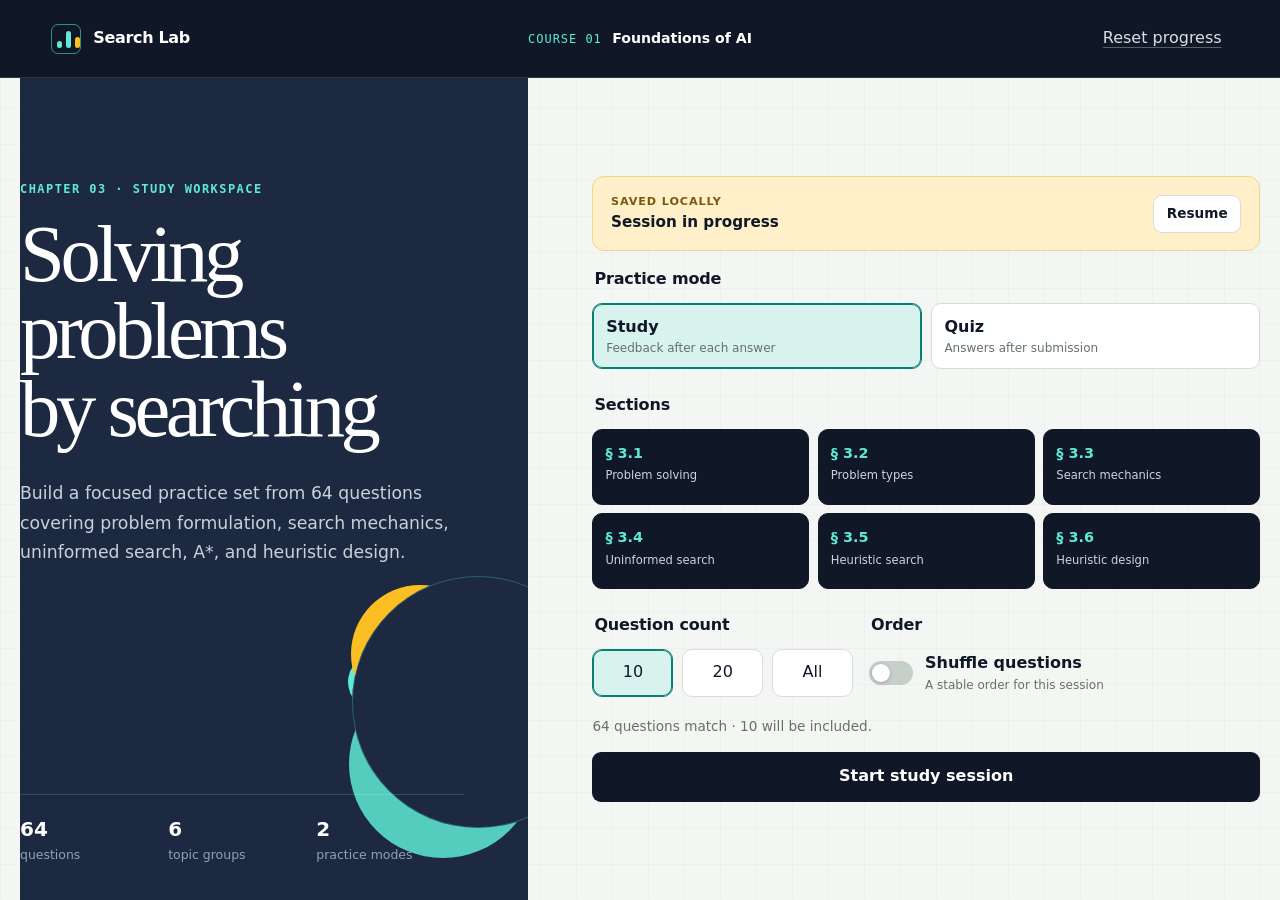
==== 01-foundations-of-ai/index.html @ b5b21f67 "feat: config and first test for FAI-course" ====
<!doctype html>
<html lang="en">
<head>
  <meta charset="utf-8">
  <meta name="viewport" content="width=device-width, initial-scale=1">
  <meta name="description" content="A 64-question local study quiz for Chapter 3: Solving Problems by Searching.">
  <meta name="theme-color" content="#101827">
  <title>Search Lab · Foundations of AI</title>
  <link rel="icon" type="image/svg+xml" href="data:image/svg+xml,%3Csvg xmlns='http://www.w3.org/2000/svg' viewBox='0 0 64 64'%3E%3Crect width='64' height='64' rx='14' fill='%23101827'/%3E%3Cpath d='M17 17h15v12h15v18H32V35H17z' fill='none' stroke='%235eead4' stroke-width='6' stroke-linejoin='round'/%3E%3Ccircle cx='47' cy='47' r='5' fill='%23fbbf24'/%3E%3C/svg%3E">
  <link rel="stylesheet" href="styles.css">
  <script defer src="question-data.js"></script>
  <script defer src="app.js"></script>
</head>
<body>
  <a class="skip-link" href="#main-content">Skip to quiz content</a>
  <header class="site-header">
    <a class="brand" href="./" aria-label="Search Lab home"><span class="brand-mark" aria-hidden="true"><i></i><i></i><i></i></span><span>Search Lab</span></a>
    <div class="course-label"><span>Course 01</span><strong>Foundations of AI</strong></div>
    <button class="text-button" id="reset-button" type="button">Reset progress</button>
  </header>
  <main id="main-content">
    <section class="setup-view view" id="setup-view" aria-labelledby="setup-title">
      <div class="setup-intro">
        <p class="eyebrow">Chapter 03 · Study workspace</p>
        <h1 id="setup-title">Solving problems<br>by searching</h1>
        <p class="lede">Build a focused practice set from 64 questions covering problem formulation, search mechanics, uninformed search, A*, and heuristic design.</p>
        <div class="scope-strip" aria-label="Quiz scope"><span><strong>64</strong> questions</span><span><strong>6</strong> topic groups</span><span><strong>2</strong> practice modes</span></div>
      </div>
      <div class="setup-panel">
        <div class="resume-card" id="resume-card" hidden>
          <div><span class="resume-kicker">Saved locally</span><strong id="resume-title">Session in progress</strong><span id="resume-detail"></span></div>
          <button class="button secondary compact" id="resume-button" type="button">Resume</button>
        </div>
        <form id="setup-form">
          <fieldset class="control-group">
            <legend>Practice mode</legend>
            <div class="segmented two-up">
              <label><input type="radio" name="mode" value="study" checked><span><strong>Study</strong><small>Feedback after each answer</small></span></label>
              <label><input type="radio" name="mode" value="quiz"><span><strong>Quiz</strong><small>Answers after submission</small></span></label>
            </div>
          </fieldset>
          <fieldset class="control-group">
            <legend>Sections</legend>
            <div class="filter-actions"><button class="mini-action" id="select-all" type="button">Select all</button><button class="mini-action" id="clear-all" type="button">Clear</button></div>
            <div class="topic-grid" id="topic-filters"></div>
          </fieldset>
          <div class="setup-row">
            <fieldset class="control-group">
              <legend>Question count</legend>
              <div class="segmented count-options">
                <label><input type="radio" name="count" value="10" checked><span>10</span></label>
                <label><input type="radio" name="count" value="20"><span>20</span></label>
                <label><input type="radio" name="count" value="all"><span>All</span></label>
              </div>
            </fieldset>
            <fieldset class="control-group">
              <legend>Order</legend>
              <label class="switch-row"><input id="shuffle-input" type="checkbox"><span class="switch" aria-hidden="true"></span><span><strong>Shuffle questions</strong><small>A stable order for this session</small></span></label>
            </fieldset>
          </div>
          <p class="form-note" id="match-note" role="status"></p>
          <button class="button primary full" id="start-button" type="submit">Start study session</button>
        </form>
      </div>
    </section>
    <section class="session-view view" id="session-view" hidden aria-label="Active quiz session">
      <aside class="session-rail">
        <div class="rail-heading"><div><p class="eyebrow" id="session-mode">Study mode</p><h2>Chapter 03</h2></div><span class="seed-label" id="seed-label"></span></div>
        <div class="progress-copy"><span id="progress-label">0 of 10 answered</span><strong id="progress-percent">0%</strong></div>
        <div class="progress-track" aria-hidden="true"><span id="progress-bar"></span></div>
        <nav class="question-map" id="question-map" aria-label="Question navigation"></nav>
        <div class="map-legend" aria-label="Question status legend"><span><i class="dot current"></i>Current</span><span><i class="dot answered"></i>Answered</span><span><i class="dot flagged"></i>Flagged</span></div>
      </aside>
      <div class="question-stage">
        <div class="mobile-progress"><span id="mobile-index">Question 1 of 10</span><div class="progress-track" aria-hidden="true"><span id="mobile-progress-bar"></span></div></div>
        <article class="question-card" id="question-card" tabindex="-1">
          <div class="question-topline"><div class="question-meta" id="question-meta"></div><button class="flag-button" id="flag-button" type="button" aria-pressed="false"><span aria-hidden="true">◇</span> Flag for review</button></div>
          <p class="question-position" id="question-position"></p>
          <h2 class="question-prompt" id="question-prompt"></h2>
          <form id="answer-form" novalidate><div id="answer-control"></div><p class="input-message" id="input-message" role="alert" hidden></p><div class="answer-actions" id="answer-actions"></div></form>
          <section class="feedback-panel" id="feedback-panel" hidden aria-live="polite"></section>
        </article>
        <div class="session-actions"><button class="button secondary" id="previous-button" type="button">Previous</button><button class="button secondary" id="next-button" type="button">Next</button><button class="button primary submit-session" id="submit-session-button" type="button">Finish session</button></div>
      </div>
    </section>
    <section class="results-view view" id="results-view" hidden aria-labelledby="results-title">
      <div class="results-header"><div><p class="eyebrow">Session complete</p><h1 id="results-title">Your search report</h1><p id="results-subtitle"></p></div><button class="button secondary" id="new-session-button" type="button">New session</button></div>
      <section class="prior-result" id="prior-result" hidden aria-labelledby="prior-title"><span>Original attempt</span><strong id="prior-title"></strong><p id="prior-detail"></p></section>
      <div class="score-grid">
        <section class="score-card machine-card" aria-labelledby="machine-title"><p class="score-kicker">Automatically graded</p><div class="score-main"><strong id="machine-score">0/0</strong><span id="machine-percent">—</span></div><h2 id="machine-title">Choice & numeric</h2><p id="machine-detail"></p></section>
        <section class="score-card self-card" aria-labelledby="self-title"><p class="score-kicker">Self-assessed</p><div class="assessment-totals" id="assessment-totals"></div><h2 id="self-title">Written reasoning</h2><p id="self-detail"></p></section>
      </div>
      <div class="retry-bar"><div><strong>Keep practicing</strong><span>Retry sets keep this result as the original attempt.</span></div><div><button class="button secondary" id="retry-missed-button" type="button">Retry missed</button><button class="button secondary" id="retry-flagged-button" type="button">Retry flagged</button></div></div>
      <div class="topic-results" id="topic-results"></div>
    </section>
  </main>
  <div class="notice" id="notice" role="status" aria-live="polite" hidden></div>
  <dialog class="confirm-dialog" id="reset-dialog">
    <form method="dialog"><p class="eyebrow">Local progress</p><h2>Reset saved progress?</h2><p>This removes the current session, answers, flags, and assessments from this browser. The question bank stays unchanged.</p><div class="dialog-actions"><button class="button secondary" value="cancel">Keep progress</button><button class="button danger" id="confirm-reset" value="reset">Reset everything</button></div></form>
  </dialog>
</body>
</html>
---- 01-foundations-of-ai/styles.css ----
:root{--ink:#101827;--ink-2:#1c2940;--paper:#f4f6f4;--surface:#fff;--line:#d7ddd9;--muted:#657169;--teal:#087f75;--teal-soft:#d8f2ed;--cyan:#5eead4;--amber:#d88b11;--amber-soft:#fff0c9;--red:#b64242;--red-soft:#fee7e2;--blue-soft:#e6edf8;--shadow:0 18px 60px rgba(16,24,39,.09);--radius:18px}
*{box-sizing:border-box}html{color-scheme:light;scroll-behavior:smooth}body{margin:0;min-width:320px;min-height:100vh;color:var(--ink);background:linear-gradient(90deg,rgba(16,24,39,.025) 1px,transparent 1px) 0 0/36px 36px,linear-gradient(rgba(16,24,39,.025) 1px,transparent 1px) 0 0/36px 36px,var(--paper);font-family:Inter,ui-sans-serif,system-ui,-apple-system,BlinkMacSystemFont,"Segoe UI",sans-serif;font-size:1rem;line-height:1.55}button,input,textarea{font:inherit}button{cursor:pointer}button:disabled{cursor:not-allowed;opacity:.48}:focus-visible{outline:3px solid #0e7490;outline-offset:3px}.skip-link{position:fixed;left:1rem;top:1rem;z-index:100;transform:translateY(-160%);padding:.7rem 1rem;color:#fff;background:var(--ink);border-radius:8px}.skip-link:focus{transform:none}
.site-header{min-height:78px;padding:0 4vw;display:grid;grid-template-columns:1fr auto 1fr;align-items:center;gap:1rem;color:#fff;background:var(--ink);border-bottom:1px solid rgba(255,255,255,.12)}.brand{display:inline-flex;align-items:center;gap:.75rem;width:max-content;color:#fff;text-decoration:none;font-weight:780;letter-spacing:-.02em}.brand-mark{display:grid;grid-template-columns:repeat(3,5px);align-items:end;gap:4px;width:30px;height:30px;padding:5px;border:1px solid rgba(94,234,212,.55);border-radius:7px}.brand-mark i{display:block;width:5px;background:var(--cyan);border-radius:3px}.brand-mark i:nth-child(1){height:7px}.brand-mark i:nth-child(2){height:17px}.brand-mark i:nth-child(3){height:11px;background:#fbbf24}.course-label{display:flex;align-items:baseline;gap:.65rem;font-size:.88rem}.course-label span{color:var(--cyan);font-family:ui-monospace,SFMono-Regular,Menlo,monospace;font-size:.75rem;letter-spacing:.08em;text-transform:uppercase}.text-button{justify-self:end;padding:.45rem;color:#d7e0e5;background:transparent;border:0;text-decoration:underline;text-decoration-color:rgba(255,255,255,.3);text-underline-offset:4px}.view[hidden]{display:none!important}
.setup-view{display:grid;grid-template-columns:minmax(280px,.82fr) minmax(520px,1.18fr);max-width:1240px;min-height:calc(100vh - 78px);margin:0 auto}.setup-intro{position:relative;overflow:hidden;padding:clamp(3.5rem,8vw,7rem) clamp(2rem,5vw,5rem) 4rem 0;color:#fff;background:var(--ink-2);box-shadow:-50vw 0 0 var(--ink-2)}.setup-intro:after{content:"";position:absolute;right:-76px;bottom:72px;width:250px;height:250px;border:1px solid rgba(94,234,212,.28);border-radius:50%;box-shadow:-58px -48px 0 -57px #fbbf24,-102px -20px 0 -98px var(--cyan),-35px 62px 0 -32px rgba(94,234,212,.85);pointer-events:none}.eyebrow{margin:0 0 1rem;color:var(--teal);font-family:ui-monospace,SFMono-Regular,Menlo,monospace;font-size:.75rem;font-weight:760;letter-spacing:.12em;text-transform:uppercase}.setup-intro .eyebrow{color:var(--cyan)}.setup-intro h1,.results-header h1{margin:0;font-family:Georgia,"Times New Roman",serif;font-size:clamp(3rem,6.3vw,6rem);font-weight:500;line-height:.96;letter-spacing:-.055em}.lede{max-width:39rem;margin:2rem 0 0;color:#c8d2db;font-size:1.08rem;line-height:1.7}.scope-strip{position:absolute;left:0;right:clamp(2rem,5vw,5rem);bottom:2.2rem;z-index:1;display:grid;grid-template-columns:repeat(3,1fr);padding-top:1.2rem;border-top:1px solid rgba(255,255,255,.15)}.scope-strip span{display:flex;flex-direction:column;color:#91a2b0;font-size:.78rem}.scope-strip strong{color:#fff;font-size:1.25rem}.setup-panel{align-self:center;margin:3rem 0 3rem clamp(2rem,5vw,5rem)}
.resume-card{display:flex;align-items:center;justify-content:space-between;gap:1rem;margin-bottom:1rem;padding:1rem 1.1rem;background:var(--amber-soft);border:1px solid #efd58f;border-radius:12px}.resume-card>div{display:grid}.resume-card strong{font-size:.95rem}.resume-card span:not(.resume-kicker){color:#765b25;font-size:.82rem}.resume-kicker{color:#79590f;font-size:.7rem;font-weight:800;letter-spacing:.08em;text-transform:uppercase}.control-group{position:relative;min-width:0;margin:0 0 1.45rem;padding:0;border:0}.control-group legend{margin-bottom:.7rem;font-weight:760;letter-spacing:-.01em}.filter-actions{position:absolute;right:0;top:-.15rem}.mini-action{padding:.25rem .4rem;color:var(--teal);background:transparent;border:0;font-size:.78rem;font-weight:700}.segmented{display:grid;gap:.55rem}.two-up{grid-template-columns:repeat(2,1fr)}.count-options{grid-template-columns:repeat(3,1fr)}.segmented label{position:relative}.segmented input{position:absolute;opacity:0;pointer-events:none}.segmented span{display:flex;align-items:center;justify-content:center;min-height:48px;padding:.65rem .8rem;background:var(--surface);border:1px solid var(--line);border-radius:10px;transition:border-color .15s,box-shadow .15s,background .15s}.two-up span{align-items:flex-start;flex-direction:column}.segmented small,.switch-row small{display:block;color:var(--muted);font-size:.75rem}.segmented input:checked+span{background:var(--teal-soft);border-color:var(--teal);box-shadow:inset 0 0 0 1px var(--teal)}.segmented input:focus-visible+span{outline:3px solid #0e7490;outline-offset:2px}
.topic-grid{display:grid;grid-template-columns:repeat(3,1fr);gap:.55rem}.topic-filter{position:relative}.topic-filter input{position:absolute;opacity:0;pointer-events:none}.topic-filter span{display:block;min-height:76px;padding:.75rem;background:var(--surface);border:1px solid var(--line);border-radius:10px}.topic-filter strong{display:block;color:var(--ink);font-size:.9rem}.topic-filter small{display:block;margin-top:.25rem;color:var(--muted);font-size:.72rem;line-height:1.25}.topic-filter input:checked+span{background:var(--ink);border-color:var(--ink)}.topic-filter input:checked+span strong{color:var(--cyan)}.topic-filter input:checked+span small{color:#cbd5dc}.topic-filter input:focus-visible+span{outline:3px solid #0e7490;outline-offset:2px}.setup-row{display:grid;grid-template-columns:.8fr 1.2fr;gap:1rem}.switch-row{display:flex;align-items:center;gap:.75rem;min-height:48px;cursor:pointer}.switch-row input{position:absolute;opacity:0}.switch{position:relative;flex:0 0 auto;width:44px;height:24px;background:#c6cfca;border-radius:20px;transition:background .15s}.switch:after{content:"";position:absolute;left:3px;top:3px;width:18px;height:18px;background:#fff;border-radius:50%;box-shadow:0 1px 4px rgba(0,0,0,.2);transition:transform .15s}.switch-row input:checked+.switch{background:var(--teal)}.switch-row input:checked+.switch:after{transform:translateX(20px)}.switch-row input:focus-visible+.switch{outline:3px solid #0e7490;outline-offset:3px}.form-note{min-height:1.5rem;margin:-.25rem 0 .75rem;color:var(--muted);font-size:.85rem}.form-note.error{color:var(--red);font-weight:700}.button{min-height:46px;padding:.72rem 1.1rem;border:1px solid transparent;border-radius:9px;font-weight:750}.button.primary{color:#fff;background:var(--ink)}.button.primary:hover{background:#263752}.button.secondary{color:var(--ink);background:#fff;border-color:var(--line)}.button.secondary:hover{border-color:#8e9a94}.button.danger{color:#fff;background:var(--red)}.button.full{width:100%}.button.compact{min-height:38px;padding:.45rem .8rem;font-size:.85rem}
.session-view{display:grid;grid-template-columns:290px minmax(0,1fr);max-width:1320px;min-height:calc(100vh - 78px);margin:0 auto}.session-rail{padding:2.4rem 2rem 2rem 0;border-right:1px solid var(--line)}.rail-heading{display:flex;align-items:flex-start;justify-content:space-between}.rail-heading .eyebrow{margin-bottom:.2rem}.rail-heading h2{margin:0;font-family:Georgia,"Times New Roman",serif;font-size:1.55rem;font-weight:500}.seed-label{padding:.2rem .35rem;color:var(--muted);background:#e7ebe8;border-radius:4px;font-family:ui-monospace,monospace;font-size:.65rem}.progress-copy{display:flex;justify-content:space-between;margin-top:2rem;color:var(--muted);font-size:.8rem}.progress-copy strong{color:var(--ink)}.progress-track{overflow:hidden;height:6px;margin-top:.45rem;background:#dfe5e1;border-radius:6px}.progress-track span{display:block;width:0;height:100%;background:var(--teal);border-radius:inherit;transition:width .22s ease}.question-map{display:grid;grid-template-columns:repeat(5,1fr);gap:.5rem;margin-top:2rem}.map-button{position:relative;aspect-ratio:1;padding:0;color:var(--muted);background:transparent;border:1px solid var(--line);border-radius:8px;font-size:.78rem;font-weight:750}.map-button:hover{border-color:var(--teal)}.map-button.is-answered{color:var(--ink);background:var(--teal-soft);border-color:#9bd8ce}.map-button.is-current{color:#fff;background:var(--ink);border-color:var(--ink)}.map-button.is-flagged:after{content:"";position:absolute;right:-3px;top:-3px;width:8px;height:8px;background:var(--amber);border:2px solid var(--paper);border-radius:50%}.map-legend{display:grid;gap:.45rem;margin-top:1.5rem;color:var(--muted);font-size:.72rem}.map-legend span{display:flex;align-items:center;gap:.45rem}.dot{width:9px;height:9px;border:1px solid var(--line);border-radius:50%}.dot.current{background:var(--ink)}.dot.answered{background:var(--teal-soft);border-color:var(--teal)}.dot.flagged{background:var(--amber);border-color:var(--amber)}
.question-stage{width:100%;max-width:850px;margin:0 auto;padding:clamp(2rem,5vw,4.5rem)}.mobile-progress{display:none}.question-card{min-height:520px;padding:clamp(1.5rem,4vw,3rem);background:#fff;border:1px solid var(--line);border-radius:var(--radius);box-shadow:var(--shadow)}.question-topline{display:flex;align-items:flex-start;justify-content:space-between;gap:1rem}.question-meta{display:flex;flex-wrap:wrap;gap:.4rem}.meta-pill{padding:.27rem .5rem;color:#4c5d53;background:#edf1ee;border-radius:5px;font-family:ui-monospace,monospace;font-size:.7rem;font-weight:760;text-transform:uppercase}.meta-pill.difficulty-hard{color:#8c3e31;background:var(--red-soft)}.meta-pill.difficulty-medium{color:#805b09;background:var(--amber-soft)}.flag-button{padding:.3rem;color:var(--muted);background:transparent;border:0;white-space:nowrap;font-size:.8rem}.flag-button[aria-pressed=true]{color:#8a5c00;font-weight:750}.flag-button[aria-pressed=true] span{color:var(--amber)}.question-position{margin:2.2rem 0 .55rem;color:var(--teal);font-family:ui-monospace,monospace;font-size:.76rem;font-weight:760;letter-spacing:.08em;text-transform:uppercase}.question-prompt{max-width:44rem;margin:0 0 2rem;font-family:Georgia,"Times New Roman",serif;font-size:clamp(1.45rem,2.6vw,2.15rem);font-weight:500;line-height:1.25;letter-spacing:-.025em;white-space:pre-wrap}
.choice-list{display:grid;gap:.7rem;margin:0;padding:0;border:0}.choice-option{position:relative;display:grid;grid-template-columns:30px 1fr;align-items:center;gap:.8rem;padding:.9rem 1rem;border:1px solid var(--line);border-radius:10px;cursor:pointer}.choice-option:hover{border-color:#96a39c}.choice-option input{position:absolute;opacity:0}.choice-letter{display:grid;place-items:center;width:30px;height:30px;background:#edf1ee;border-radius:6px;font-family:ui-monospace,monospace;font-size:.78rem;font-weight:800}.choice-option:has(input:checked){background:var(--teal-soft);border-color:var(--teal)}.choice-option:has(input:checked) .choice-letter{color:#fff;background:var(--teal)}.choice-option:has(input:focus-visible){outline:3px solid #0e7490;outline-offset:2px}.answer-label{display:block;margin-bottom:.5rem;font-weight:750}.numeric-input,.written-input{width:100%;padding:.85rem 1rem;color:var(--ink);background:#fff;border:1px solid #aeb9b2;border-radius:9px}.numeric-input{max-width:260px;font-size:1.1rem}.written-input{min-height:150px;resize:vertical;line-height:1.55}.numeric-input:disabled,.written-input:disabled,.choice-option:has(input:disabled){cursor:not-allowed;background:#f2f4f2}.input-message{margin:.6rem 0 0;color:var(--red);font-weight:700;font-size:.85rem}.answer-actions{display:flex;flex-wrap:wrap;gap:.65rem;margin-top:1.25rem}.answer-actions:empty{display:none}
.feedback-panel{margin-top:1.5rem;padding:1.25rem;background:#eef3f1;border-left:4px solid var(--teal);border-radius:0 10px 10px 0}.feedback-panel.is-incorrect{background:var(--red-soft);border-color:var(--red)}.feedback-panel.is-skipped{background:var(--amber-soft);border-color:var(--amber)}.feedback-verdict{margin:0 0 .7rem;font-size:1rem;font-weight:820}.feedback-panel h3{margin:1rem 0 .35rem;font-size:.82rem;letter-spacing:.06em;text-transform:uppercase}.model-answer{margin:0;white-space:pre-wrap}.explanation{margin:.6rem 0 0;color:#526259}.checklist{display:grid;gap:.4rem;margin:.65rem 0 0;padding:0;list-style:none}.checklist li{display:flex;gap:.55rem}.checklist li:before{content:"□";color:var(--teal);font-weight:800}.assessment-heading{margin:1.2rem 0 .55rem;font-weight:750}.assessment-buttons{display:flex;flex-wrap:wrap;gap:.5rem}.assessment-button{padding:.55rem .75rem;background:#fff;border:1px solid #acb8b1;border-radius:8px;font-weight:700}.assessment-button.is-selected{color:#fff;background:var(--ink);border-color:var(--ink)}.session-actions{display:flex;gap:.65rem;margin-top:1rem}.submit-session{margin-left:auto}
.results-view{max-width:1120px;margin:0 auto;padding:clamp(2.5rem,6vw,5.5rem) 2rem}.results-header{display:flex;align-items:flex-end;justify-content:space-between;gap:2rem;margin-bottom:2rem}.results-header h1{font-size:clamp(2.7rem,6vw,5rem)}.results-header #results-subtitle{max-width:42rem;margin:1rem 0 0;color:var(--muted)}.prior-result{display:grid;grid-template-columns:auto 1fr;gap:.1rem 1rem;margin-bottom:1rem;padding:1rem 1.2rem;background:var(--blue-soft);border:1px solid #cbd7e8;border-radius:10px}.prior-result span{grid-row:span 2;align-self:center;padding:.3rem .5rem;color:#365d8f;background:#fff;border-radius:5px;font-size:.72rem;font-weight:800;text-transform:uppercase}.prior-result p{margin:0;color:#52677e;font-size:.83rem}.score-grid{display:grid;grid-template-columns:repeat(2,1fr);gap:1rem}.score-card{min-height:235px;padding:1.8rem;border-radius:14px}.machine-card{color:#fff;background:var(--ink)}.self-card{background:var(--teal-soft);border:1px solid #a8dcd3}.score-kicker{margin:0;font-family:ui-monospace,monospace;font-size:.72rem;font-weight:750;letter-spacing:.09em;text-transform:uppercase}.machine-card .score-kicker{color:var(--cyan)}.self-card .score-kicker{color:var(--teal)}.score-main{display:flex;align-items:baseline;justify-content:space-between;margin-top:1rem}.score-main strong{font-family:Georgia,serif;font-size:3.5rem;font-weight:500;line-height:1}.score-main span{color:#b8c4ce;font-size:1.35rem}.score-card h2{margin:1.1rem 0 0;font-size:1.05rem}.score-card>p:last-child{margin:.35rem 0 0;color:#bac5cd;font-size:.85rem}.self-card>p:last-child{color:#4f6d65}.assessment-totals{display:flex;flex-wrap:wrap;gap:.65rem;margin-top:1.35rem}.assessment-total{min-width:70px}.assessment-total strong{display:block;font-family:Georgia,serif;font-size:2.25rem;font-weight:500;line-height:1}.assessment-total span{color:#4f6d65;font-size:.72rem}
.retry-bar{display:flex;align-items:center;justify-content:space-between;gap:1.5rem;margin:1rem 0 2.5rem;padding:1.2rem 1.4rem;background:#fff;border:1px solid var(--line);border-radius:12px}.retry-bar>div:first-child{display:grid}.retry-bar span{color:var(--muted);font-size:.82rem}.retry-bar>div:last-child{display:flex;gap:.55rem}.topic-results{display:grid;gap:1.7rem}.topic-result h2{margin:0 0 .7rem;font-family:Georgia,serif;font-size:1.65rem;font-weight:500}.result-list{display:grid;gap:.6rem}.result-item{overflow:hidden;background:#fff;border:1px solid var(--line);border-radius:10px}.result-item summary{display:grid;grid-template-columns:auto minmax(0,1fr) auto;align-items:center;gap:.8rem;padding:.9rem 1rem;cursor:pointer;list-style:none}.result-item summary::-webkit-details-marker{display:none}.result-id{color:var(--muted);font-family:ui-monospace,monospace;font-size:.76rem;font-weight:800}.result-prompt{overflow:hidden;white-space:nowrap;text-overflow:ellipsis}.status-badge{padding:.25rem .5rem;border-radius:5px;font-size:.7rem;font-weight:800;text-transform:uppercase}.status-correct{color:#08675f;background:var(--teal-soft)}.status-incorrect,.status-review{color:#923d34;background:var(--red-soft)}.status-partial{color:#7c5700;background:var(--amber-soft)}.status-unanswered,.status-unassessed{color:#56615b;background:#e7ebe8}.result-body{padding:0 1rem 1rem;border-top:1px solid var(--line)}.result-body h3{margin:1rem 0 .25rem;font-size:.78rem;text-transform:uppercase}.result-body p{margin:0;white-space:pre-wrap}.notice{position:fixed;right:1rem;bottom:1rem;z-index:60;max-width:360px;padding:.8rem 1rem;color:#fff;background:var(--ink);border-radius:9px;box-shadow:var(--shadow);font-size:.85rem}.confirm-dialog{max-width:470px;padding:0;background:#fff;border:0;border-radius:16px;box-shadow:0 30px 100px rgba(0,0,0,.3)}.confirm-dialog::backdrop{background:rgba(16,24,39,.68);backdrop-filter:blur(3px)}.confirm-dialog form{padding:2rem}.confirm-dialog h2{margin:0;font-family:Georgia,serif;font-size:1.9rem;font-weight:500}.confirm-dialog p:not(.eyebrow){color:var(--muted)}.dialog-actions{display:flex;justify-content:flex-end;gap:.6rem;margin-top:1.5rem}.fatal-error{max-width:700px;margin:4rem auto;padding:2rem;background:#fff;border:1px solid var(--red);border-radius:12px}
@media(max-width:960px){.setup-view{grid-template-columns:1fr}.setup-intro{min-height:520px;padding-left:2rem;box-shadow:-10vw 0 0 var(--ink-2),10vw 0 0 var(--ink-2)}.setup-panel{margin:2.5rem 2rem 4rem}.scope-strip{left:2rem}.session-view{grid-template-columns:220px minmax(0,1fr)}.session-rail{padding-left:1rem}.question-map{grid-template-columns:repeat(4,1fr)}}@media(max-width:720px){.site-header{grid-template-columns:1fr auto;min-height:68px;padding:0 1rem}.course-label{display:none}.brand{font-size:.95rem}.text-button{font-size:.82rem}.setup-view{min-height:calc(100vh - 68px)}.setup-intro{min-height:500px;padding:3.5rem 1.2rem 3rem}.setup-intro h1{font-size:clamp(3.2rem,16vw,4.8rem)}.scope-strip{left:1.2rem;right:1.2rem}.setup-panel{margin:2rem 1rem 3rem}.topic-grid{grid-template-columns:repeat(2,1fr)}.setup-row,.score-grid{grid-template-columns:1fr}.session-view{display:block}.session-rail{display:none}.question-stage{padding:1rem}.mobile-progress{display:block;margin-bottom:.8rem;color:var(--muted);font-size:.78rem}.question-card{min-height:0;padding:1.25rem;border-radius:13px}.question-topline{align-items:center}.question-position{margin-top:1.7rem}.question-prompt{font-size:1.45rem}.session-actions{display:grid;grid-template-columns:repeat(2,1fr)}.submit-session{grid-column:1/-1;margin-left:0}.results-view{padding:2.5rem 1rem}.results-header{align-items:flex-start;flex-direction:column}.retry-bar{align-items:stretch;flex-direction:column}.retry-bar>div:last-child{display:grid;grid-template-columns:repeat(2,1fr)}.result-item summary{grid-template-columns:auto minmax(0,1fr)}.status-badge{grid-column:2;width:max-content}.result-prompt{white-space:normal}.prior-result{grid-template-columns:1fr}.prior-result span{grid-row:auto;width:max-content}}@media(max-width:430px){.two-up{grid-template-columns:1fr}.question-meta .meta-pill:nth-child(3){display:none}.flag-button{font-size:0}.flag-button span{font-size:1.2rem}.assessment-buttons{display:grid}.assessment-button{width:100%}}@media(prefers-reduced-motion:reduce){*,*:before,*:after{scroll-behavior:auto!important;transition:none!important}}
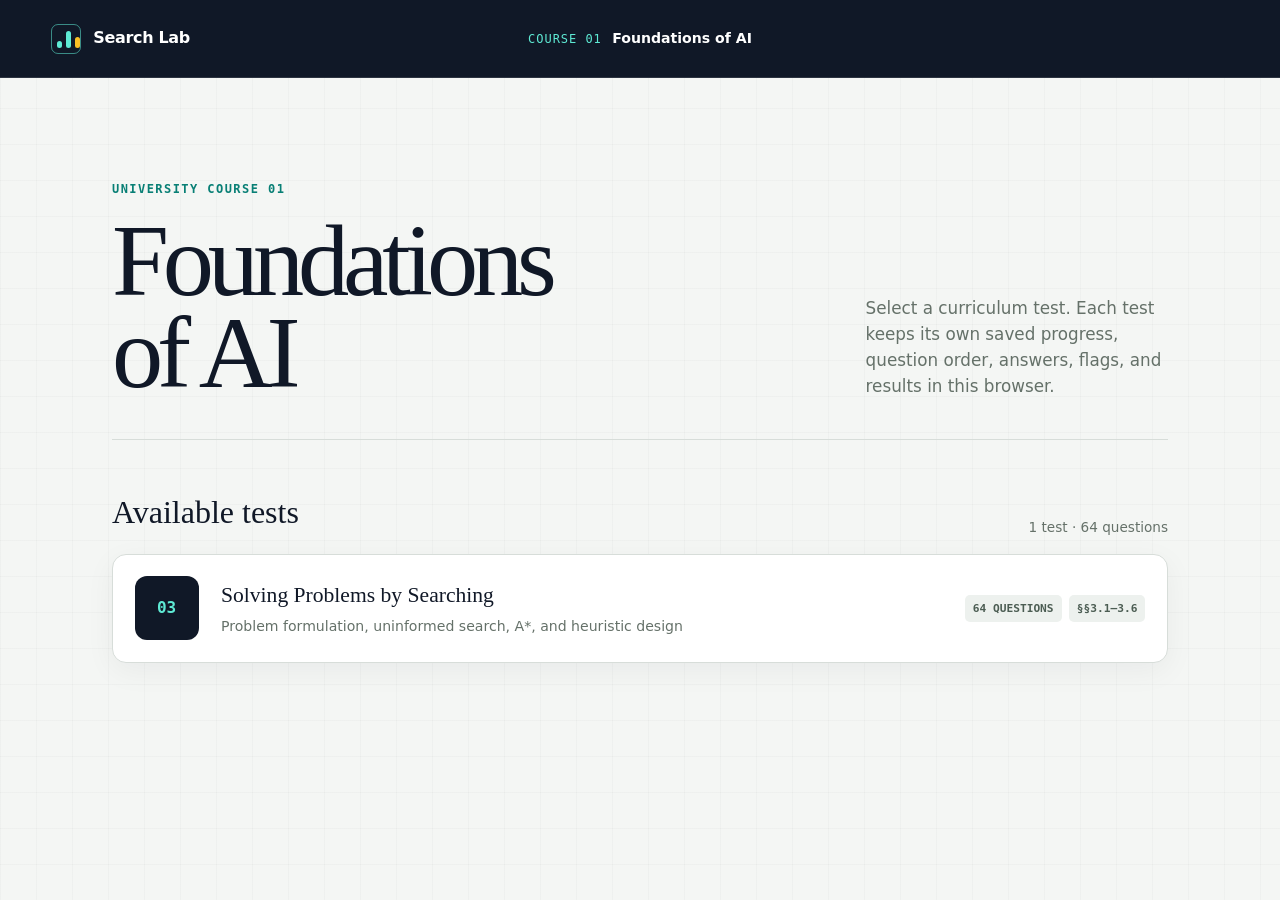
==== commit b81be918: "feat: improve structure so more tests can easily be added per course" ====
--- a/01-foundations-of-ai/index.html
+++ b/01-foundations-of-ai/index.html
@@ -3,100 +3,35 @@
 <head>
   <meta charset="utf-8">
   <meta name="viewport" content="width=device-width, initial-scale=1">
-  <meta name="description" content="A 64-question local study quiz for Chapter 3: Solving Problems by Searching.">
+  <meta name="description" content="Practice tests for Course 01: Foundations of AI.">
   <meta name="theme-color" content="#101827">
-  <title>Search Lab · Foundations of AI</title>
+  <title>Foundations of AI · Search Lab</title>
   <link rel="icon" type="image/svg+xml" href="data:image/svg+xml,%3Csvg xmlns='http://www.w3.org/2000/svg' viewBox='0 0 64 64'%3E%3Crect width='64' height='64' rx='14' fill='%23101827'/%3E%3Cpath d='M17 17h15v12h15v18H32V35H17z' fill='none' stroke='%235eead4' stroke-width='6' stroke-linejoin='round'/%3E%3Ccircle cx='47' cy='47' r='5' fill='%23fbbf24'/%3E%3C/svg%3E">
-  <link rel="stylesheet" href="styles.css">
-  <script defer src="question-data.js"></script>
-  <script defer src="app.js"></script>
+  <link rel="stylesheet" href="shared/quiz.css">
 </head>
 <body>
-  <a class="skip-link" href="#main-content">Skip to quiz content</a>
+  <a class="skip-link" href="#main-content">Skip to available tests</a>
   <header class="site-header">
-    <a class="brand" href="./" aria-label="Search Lab home"><span class="brand-mark" aria-hidden="true"><i></i><i></i><i></i></span><span>Search Lab</span></a>
+    <a class="brand" href="./" aria-label="Foundations of AI home"><span class="brand-mark" aria-hidden="true"><i></i><i></i><i></i></span><span>Search Lab</span></a>
     <div class="course-label"><span>Course 01</span><strong>Foundations of AI</strong></div>
-    <button class="text-button" id="reset-button" type="button">Reset progress</button>
+    <span></span>
   </header>
-  <main id="main-content">
-    <section class="setup-view view" id="setup-view" aria-labelledby="setup-title">
-      <div class="setup-intro">
-        <p class="eyebrow">Chapter 03 · Study workspace</p>
-        <h1 id="setup-title">Solving problems<br>by searching</h1>
-        <p class="lede">Build a focused practice set from 64 questions covering problem formulation, search mechanics, uninformed search, A*, and heuristic design.</p>
-        <div class="scope-strip" aria-label="Quiz scope"><span><strong>64</strong> questions</span><span><strong>6</strong> topic groups</span><span><strong>2</strong> practice modes</span></div>
+  <main class="course-home" id="main-content">
+    <section class="course-hero" aria-labelledby="course-title">
+      <div>
+        <p class="eyebrow">University course 01</p>
+        <h1 id="course-title">Foundations<br>of AI</h1>
       </div>
-      <div class="setup-panel">
-        <div class="resume-card" id="resume-card" hidden>
-          <div><span class="resume-kicker">Saved locally</span><strong id="resume-title">Session in progress</strong><span id="resume-detail"></span></div>
-          <button class="button secondary compact" id="resume-button" type="button">Resume</button>
-        </div>
-        <form id="setup-form">
-          <fieldset class="control-group">
-            <legend>Practice mode</legend>
-            <div class="segmented two-up">
-              <label><input type="radio" name="mode" value="study" checked><span><strong>Study</strong><small>Feedback after each answer</small></span></label>
-              <label><input type="radio" name="mode" value="quiz"><span><strong>Quiz</strong><small>Answers after submission</small></span></label>
-            </div>
-          </fieldset>
-          <fieldset class="control-group">
-            <legend>Sections</legend>
-            <div class="filter-actions"><button class="mini-action" id="select-all" type="button">Select all</button><button class="mini-action" id="clear-all" type="button">Clear</button></div>
-            <div class="topic-grid" id="topic-filters"></div>
-          </fieldset>
-          <div class="setup-row">
-            <fieldset class="control-group">
-              <legend>Question count</legend>
-              <div class="segmented count-options">
-                <label><input type="radio" name="count" value="10" checked><span>10</span></label>
-                <label><input type="radio" name="count" value="20"><span>20</span></label>
-                <label><input type="radio" name="count" value="all"><span>All</span></label>
-              </div>
-            </fieldset>
-            <fieldset class="control-group">
-              <legend>Order</legend>
-              <label class="switch-row"><input id="shuffle-input" type="checkbox"><span class="switch" aria-hidden="true"></span><span><strong>Shuffle questions</strong><small>A stable order for this session</small></span></label>
-            </fieldset>
-          </div>
-          <p class="form-note" id="match-note" role="status"></p>
-          <button class="button primary full" id="start-button" type="submit">Start study session</button>
-        </form>
-      </div>
+      <p>Select a curriculum test. Each test keeps its own saved progress, question order, answers, flags, and results in this browser.</p>
     </section>
-    <section class="session-view view" id="session-view" hidden aria-label="Active quiz session">
-      <aside class="session-rail">
-        <div class="rail-heading"><div><p class="eyebrow" id="session-mode">Study mode</p><h2>Chapter 03</h2></div><span class="seed-label" id="seed-label"></span></div>
-        <div class="progress-copy"><span id="progress-label">0 of 10 answered</span><strong id="progress-percent">0%</strong></div>
-        <div class="progress-track" aria-hidden="true"><span id="progress-bar"></span></div>
-        <nav class="question-map" id="question-map" aria-label="Question navigation"></nav>
-        <div class="map-legend" aria-label="Question status legend"><span><i class="dot current"></i>Current</span><span><i class="dot answered"></i>Answered</span><span><i class="dot flagged"></i>Flagged</span></div>
-      </aside>
-      <div class="question-stage">
-        <div class="mobile-progress"><span id="mobile-index">Question 1 of 10</span><div class="progress-track" aria-hidden="true"><span id="mobile-progress-bar"></span></div></div>
-        <article class="question-card" id="question-card" tabindex="-1">
-          <div class="question-topline"><div class="question-meta" id="question-meta"></div><button class="flag-button" id="flag-button" type="button" aria-pressed="false"><span aria-hidden="true">◇</span> Flag for review</button></div>
-          <p class="question-position" id="question-position"></p>
-          <h2 class="question-prompt" id="question-prompt"></h2>
-          <form id="answer-form" novalidate><div id="answer-control"></div><p class="input-message" id="input-message" role="alert" hidden></p><div class="answer-actions" id="answer-actions"></div></form>
-          <section class="feedback-panel" id="feedback-panel" hidden aria-live="polite"></section>
-        </article>
-        <div class="session-actions"><button class="button secondary" id="previous-button" type="button">Previous</button><button class="button secondary" id="next-button" type="button">Next</button><button class="button primary submit-session" id="submit-session-button" type="button">Finish session</button></div>
-      </div>
-    </section>
-    <section class="results-view view" id="results-view" hidden aria-labelledby="results-title">
-      <div class="results-header"><div><p class="eyebrow">Session complete</p><h1 id="results-title">Your search report</h1><p id="results-subtitle"></p></div><button class="button secondary" id="new-session-button" type="button">New session</button></div>
-      <section class="prior-result" id="prior-result" hidden aria-labelledby="prior-title"><span>Original attempt</span><strong id="prior-title"></strong><p id="prior-detail"></p></section>
-      <div class="score-grid">
-        <section class="score-card machine-card" aria-labelledby="machine-title"><p class="score-kicker">Automatically graded</p><div class="score-main"><strong id="machine-score">0/0</strong><span id="machine-percent">—</span></div><h2 id="machine-title">Choice & numeric</h2><p id="machine-detail"></p></section>
-        <section class="score-card self-card" aria-labelledby="self-title"><p class="score-kicker">Self-assessed</p><div class="assessment-totals" id="assessment-totals"></div><h2 id="self-title">Written reasoning</h2><p id="self-detail"></p></section>
-      </div>
-      <div class="retry-bar"><div><strong>Keep practicing</strong><span>Retry sets keep this result as the original attempt.</span></div><div><button class="button secondary" id="retry-missed-button" type="button">Retry missed</button><button class="button secondary" id="retry-flagged-button" type="button">Retry flagged</button></div></div>
-      <div class="topic-results" id="topic-results"></div>
+    <section aria-labelledby="tests-title">
+      <div class="catalogue-heading"><h2 id="tests-title">Available tests</h2><span>1 test · 64 questions</span></div>
+      <a class="test-card" href="tests/chapter-03-search.html">
+        <span class="test-number" aria-hidden="true">03</span>
+        <span class="test-copy"><strong>Solving Problems by Searching</strong><span>Problem formulation, uninformed search, A*, and heuristic design</span></span>
+        <span class="test-meta"><span>64 questions</span><span>§§3.1–3.6</span></span>
+      </a>
     </section>
   </main>
-  <div class="notice" id="notice" role="status" aria-live="polite" hidden></div>
-  <dialog class="confirm-dialog" id="reset-dialog">
-    <form method="dialog"><p class="eyebrow">Local progress</p><h2>Reset saved progress?</h2><p>This removes the current session, answers, flags, and assessments from this browser. The question bank stays unchanged.</p><div class="dialog-actions"><button class="button secondary" value="cancel">Keep progress</button><button class="button danger" id="confirm-reset" value="reset">Reset everything</button></div></form>
-  </dialog>
 </body>
 </html>
--- a/01-foundations-of-ai/shared/quiz.css
+++ b/01-foundations-of-ai/shared/quiz.css
@@ -0,0 +1,16 @@
+:root{--ink:#101827;--ink-2:#1c2940;--paper:#f4f6f4;--surface:#fff;--line:#d7ddd9;--muted:#657169;--teal:#087f75;--teal-soft:#d8f2ed;--cyan:#5eead4;--amber:#d88b11;--amber-soft:#fff0c9;--red:#b64242;--red-soft:#fee7e2;--blue-soft:#e6edf8;--shadow:0 18px 60px rgba(16,24,39,.09);--radius:18px}
+*{box-sizing:border-box}html{color-scheme:light;scroll-behavior:smooth}body{margin:0;min-width:320px;min-height:100vh;color:var(--ink);background:linear-gradient(90deg,rgba(16,24,39,.025) 1px,transparent 1px) 0 0/36px 36px,linear-gradient(rgba(16,24,39,.025) 1px,transparent 1px) 0 0/36px 36px,var(--paper);font-family:Inter,ui-sans-serif,system-ui,-apple-system,BlinkMacSystemFont,"Segoe UI",sans-serif;font-size:1rem;line-height:1.55}button,input,textarea{font:inherit}button{cursor:pointer}button:disabled{cursor:not-allowed;opacity:.48}:focus-visible{outline:3px solid #0e7490;outline-offset:3px}.skip-link{position:fixed;left:1rem;top:1rem;z-index:100;transform:translateY(-160%);padding:.7rem 1rem;color:#fff;background:var(--ink);border-radius:8px}.skip-link:focus{transform:none}
+.site-header{min-height:78px;padding:0 4vw;display:grid;grid-template-columns:1fr auto 1fr;align-items:center;gap:1rem;color:#fff;background:var(--ink);border-bottom:1px solid rgba(255,255,255,.12)}.brand{display:inline-flex;align-items:center;gap:.75rem;width:max-content;color:#fff;text-decoration:none;font-weight:780;letter-spacing:-.02em}.brand-mark{display:grid;grid-template-columns:repeat(3,5px);align-items:end;gap:4px;width:30px;height:30px;padding:5px;border:1px solid rgba(94,234,212,.55);border-radius:7px}.brand-mark i{display:block;width:5px;background:var(--cyan);border-radius:3px}.brand-mark i:nth-child(1){height:7px}.brand-mark i:nth-child(2){height:17px}.brand-mark i:nth-child(3){height:11px;background:#fbbf24}.course-label{display:flex;align-items:baseline;gap:.65rem;font-size:.88rem}.course-label span{color:var(--cyan);font-family:ui-monospace,SFMono-Regular,Menlo,monospace;font-size:.75rem;letter-spacing:.08em;text-transform:uppercase}.text-button{justify-self:end;padding:.45rem;color:#d7e0e5;background:transparent;border:0;text-decoration:underline;text-decoration-color:rgba(255,255,255,.3);text-underline-offset:4px}.view[hidden]{display:none!important}
+.setup-view{display:grid;grid-template-columns:minmax(280px,.82fr) minmax(520px,1.18fr);max-width:1240px;min-height:calc(100vh - 78px);margin:0 auto}.setup-intro{position:relative;overflow:hidden;padding:clamp(3.5rem,8vw,7rem) clamp(2rem,5vw,5rem) 4rem 0;color:#fff;background:var(--ink-2);box-shadow:-50vw 0 0 var(--ink-2)}.setup-intro:after{content:"";position:absolute;right:-76px;bottom:72px;width:250px;height:250px;border:1px solid rgba(94,234,212,.28);border-radius:50%;box-shadow:-58px -48px 0 -57px #fbbf24,-102px -20px 0 -98px var(--cyan),-35px 62px 0 -32px rgba(94,234,212,.85);pointer-events:none}.eyebrow{margin:0 0 1rem;color:var(--teal);font-family:ui-monospace,SFMono-Regular,Menlo,monospace;font-size:.75rem;font-weight:760;letter-spacing:.12em;text-transform:uppercase}.setup-intro .eyebrow{color:var(--cyan)}.setup-intro h1,.results-header h1{margin:0;font-family:Georgia,"Times New Roman",serif;font-size:clamp(3rem,6.3vw,6rem);font-weight:500;line-height:.96;letter-spacing:-.055em}.lede{max-width:39rem;margin:2rem 0 0;color:#c8d2db;font-size:1.08rem;line-height:1.7}.scope-strip{position:absolute;left:0;right:clamp(2rem,5vw,5rem);bottom:2.2rem;z-index:1;display:grid;grid-template-columns:repeat(3,1fr);padding-top:1.2rem;border-top:1px solid rgba(255,255,255,.15)}.scope-strip span{display:flex;flex-direction:column;color:#91a2b0;font-size:.78rem}.scope-strip strong{color:#fff;font-size:1.25rem}.setup-panel{align-self:center;margin:3rem 0 3rem clamp(2rem,5vw,5rem)}
+.resume-card{display:flex;align-items:center;justify-content:space-between;gap:1rem;margin-bottom:1rem;padding:1rem 1.1rem;background:var(--amber-soft);border:1px solid #efd58f;border-radius:12px}.resume-card>div{display:grid}.resume-card strong{font-size:.95rem}.resume-card span:not(.resume-kicker){color:#765b25;font-size:.82rem}.resume-kicker{color:#79590f;font-size:.7rem;font-weight:800;letter-spacing:.08em;text-transform:uppercase}.control-group{position:relative;min-width:0;margin:0 0 1.45rem;padding:0;border:0}.control-group legend{margin-bottom:.7rem;font-weight:760;letter-spacing:-.01em}.filter-actions{position:absolute;right:0;top:-.15rem}.mini-action{padding:.25rem .4rem;color:var(--teal);background:transparent;border:0;font-size:.78rem;font-weight:700}.segmented{display:grid;gap:.55rem}.two-up{grid-template-columns:repeat(2,1fr)}.count-options{grid-template-columns:repeat(3,1fr)}.segmented label{position:relative}.segmented input{position:absolute;opacity:0;pointer-events:none}.segmented span{display:flex;align-items:center;justify-content:center;min-height:48px;padding:.65rem .8rem;background:var(--surface);border:1px solid var(--line);border-radius:10px;transition:border-color .15s,box-shadow .15s,background .15s}.two-up span{align-items:flex-start;flex-direction:column}.segmented small,.switch-row small{display:block;color:var(--muted);font-size:.75rem}.segmented input:checked+span{background:var(--teal-soft);border-color:var(--teal);box-shadow:inset 0 0 0 1px var(--teal)}.segmented input:focus-visible+span{outline:3px solid #0e7490;outline-offset:2px}
+.coverage-card{margin-bottom:1rem;background:#fff;border:1px solid var(--line);border-radius:12px}.coverage-card summary{padding:.9rem 1rem;color:var(--teal);font-weight:780;cursor:pointer}.coverage-card[open] summary{border-bottom:1px solid var(--line)}.coverage-grid{display:grid;grid-template-columns:1.35fr 1fr;gap:1.2rem;padding:1rem}.coverage-grid strong{font-size:.82rem;text-transform:uppercase;letter-spacing:.05em}.coverage-grid p{margin:.35rem 0 0;color:var(--muted);font-size:.82rem;line-height:1.5}
+.topic-grid{display:grid;grid-template-columns:repeat(3,1fr);gap:.55rem}.topic-filter{position:relative}.topic-filter input{position:absolute;opacity:0;pointer-events:none}.topic-filter span{display:block;min-height:76px;padding:.75rem;background:var(--surface);border:1px solid var(--line);border-radius:10px}.topic-filter strong{display:block;color:var(--ink);font-size:.9rem}.topic-filter small{display:block;margin-top:.25rem;color:var(--muted);font-size:.72rem;line-height:1.25}.topic-filter input:checked+span{background:var(--ink);border-color:var(--ink)}.topic-filter input:checked+span strong{color:var(--cyan)}.topic-filter input:checked+span small{color:#cbd5dc}.topic-filter input:focus-visible+span{outline:3px solid #0e7490;outline-offset:2px}.setup-row{display:grid;grid-template-columns:.8fr 1.2fr;gap:1rem}.switch-row{display:flex;align-items:center;gap:.75rem;min-height:48px;cursor:pointer}.switch-row input{position:absolute;opacity:0}.switch{position:relative;flex:0 0 auto;width:44px;height:24px;background:#c6cfca;border-radius:20px;transition:background .15s}.switch:after{content:"";position:absolute;left:3px;top:3px;width:18px;height:18px;background:#fff;border-radius:50%;box-shadow:0 1px 4px rgba(0,0,0,.2);transition:transform .15s}.switch-row input:checked+.switch{background:var(--teal)}.switch-row input:checked+.switch:after{transform:translateX(20px)}.switch-row input:focus-visible+.switch{outline:3px solid #0e7490;outline-offset:3px}.form-note{min-height:1.5rem;margin:-.25rem 0 .75rem;color:var(--muted);font-size:.85rem}.form-note.error{color:var(--red);font-weight:700}.button{min-height:46px;padding:.72rem 1.1rem;border:1px solid transparent;border-radius:9px;font-weight:750}.button.primary{color:#fff;background:var(--ink)}.button.primary:hover{background:#263752}.button.secondary{color:var(--ink);background:#fff;border-color:var(--line)}.button.secondary:hover{border-color:#8e9a94}.button.danger{color:#fff;background:var(--red)}.button.full{width:100%}.button.compact{min-height:38px;padding:.45rem .8rem;font-size:.85rem}
+.session-view{display:grid;grid-template-columns:290px minmax(0,1fr);max-width:1320px;min-height:calc(100vh - 78px);margin:0 auto}.session-rail{padding:2.4rem 2rem 2rem 0;border-right:1px solid var(--line)}.rail-heading{display:flex;align-items:flex-start;justify-content:space-between}.rail-heading .eyebrow{margin-bottom:.2rem}.rail-heading h2{margin:0;font-family:Georgia,"Times New Roman",serif;font-size:1.55rem;font-weight:500}.seed-label{padding:.2rem .35rem;color:var(--muted);background:#e7ebe8;border-radius:4px;font-family:ui-monospace,monospace;font-size:.65rem}.progress-copy{display:flex;justify-content:space-between;margin-top:2rem;color:var(--muted);font-size:.8rem}.progress-copy strong{color:var(--ink)}.progress-track{overflow:hidden;height:6px;margin-top:.45rem;background:#dfe5e1;border-radius:6px}.progress-track span{display:block;width:0;height:100%;background:var(--teal);border-radius:inherit;transition:width .22s ease}.question-map{display:grid;grid-template-columns:repeat(5,1fr);gap:.5rem;margin-top:2rem}.map-button{position:relative;aspect-ratio:1;padding:0;color:var(--muted);background:transparent;border:1px solid var(--line);border-radius:8px;font-size:.78rem;font-weight:750}.map-button:hover{border-color:var(--teal)}.map-button.is-answered{color:var(--ink);background:var(--teal-soft);border-color:#9bd8ce}.map-button.is-current{color:#fff;background:var(--ink);border-color:var(--ink)}.map-button.is-flagged:after{content:"";position:absolute;right:-3px;top:-3px;width:8px;height:8px;background:var(--amber);border:2px solid var(--paper);border-radius:50%}.map-legend{display:grid;gap:.45rem;margin-top:1.5rem;color:var(--muted);font-size:.72rem}.map-legend span{display:flex;align-items:center;gap:.45rem}.dot{width:9px;height:9px;border:1px solid var(--line);border-radius:50%}.dot.current{background:var(--ink)}.dot.answered{background:var(--teal-soft);border-color:var(--teal)}.dot.flagged{background:var(--amber);border-color:var(--amber)}
+.question-stage{width:100%;max-width:850px;margin:0 auto;padding:clamp(2rem,5vw,4.5rem)}.mobile-progress{display:none}.question-card{min-height:520px;padding:clamp(1.5rem,4vw,3rem);background:#fff;border:1px solid var(--line);border-radius:var(--radius);box-shadow:var(--shadow)}.question-topline{display:flex;align-items:flex-start;justify-content:space-between;gap:1rem}.question-meta{display:flex;flex-wrap:wrap;gap:.4rem}.meta-pill{padding:.27rem .5rem;color:#4c5d53;background:#edf1ee;border-radius:5px;font-family:ui-monospace,monospace;font-size:.7rem;font-weight:760;text-transform:uppercase}.meta-pill.difficulty-hard{color:#8c3e31;background:var(--red-soft)}.meta-pill.difficulty-medium{color:#805b09;background:var(--amber-soft)}.flag-button{padding:.3rem;color:var(--muted);background:transparent;border:0;white-space:nowrap;font-size:.8rem}.flag-button[aria-pressed=true]{color:#8a5c00;font-weight:750}.flag-button[aria-pressed=true] span{color:var(--amber)}.question-position{margin:2.2rem 0 .55rem;color:var(--teal);font-family:ui-monospace,monospace;font-size:.76rem;font-weight:760;letter-spacing:.08em;text-transform:uppercase}.question-prompt{max-width:44rem;margin:0 0 2rem;font-family:Georgia,"Times New Roman",serif;font-size:clamp(1.45rem,2.6vw,2.15rem);font-weight:500;line-height:1.25;letter-spacing:-.025em;white-space:pre-wrap}
+.choice-list{display:grid;gap:.7rem;margin:0;padding:0;border:0}.choice-option{position:relative;display:grid;grid-template-columns:30px 1fr;align-items:center;gap:.8rem;padding:.9rem 1rem;border:1px solid var(--line);border-radius:10px;cursor:pointer}.choice-option:hover{border-color:#96a39c}.choice-option input{position:absolute;opacity:0}.choice-letter{display:grid;place-items:center;width:30px;height:30px;background:#edf1ee;border-radius:6px;font-family:ui-monospace,monospace;font-size:.78rem;font-weight:800}.choice-option:has(input:checked){background:var(--teal-soft);border-color:var(--teal)}.choice-option:has(input:checked) .choice-letter{color:#fff;background:var(--teal)}.choice-option:has(input:focus-visible){outline:3px solid #0e7490;outline-offset:2px}.answer-label{display:block;margin-bottom:.5rem;font-weight:750}.numeric-input,.written-input{width:100%;padding:.85rem 1rem;color:var(--ink);background:#fff;border:1px solid #aeb9b2;border-radius:9px}.numeric-input{max-width:260px;font-size:1.1rem}.written-input{min-height:150px;resize:vertical;line-height:1.55}.numeric-input:disabled,.written-input:disabled,.choice-option:has(input:disabled){cursor:not-allowed;background:#f2f4f2}.input-message{margin:.6rem 0 0;color:var(--red);font-weight:700;font-size:.85rem}.answer-actions{display:flex;flex-wrap:wrap;gap:.65rem;margin-top:1.25rem}.answer-actions:empty{display:none}
+.feedback-panel{margin-top:1.5rem;padding:1.25rem;background:#eef3f1;border-left:4px solid var(--teal);border-radius:0 10px 10px 0}.feedback-panel.is-incorrect{background:var(--red-soft);border-color:var(--red)}.feedback-panel.is-skipped{background:var(--amber-soft);border-color:var(--amber)}.feedback-verdict{margin:0 0 .7rem;font-size:1rem;font-weight:820}.feedback-panel h3{margin:1rem 0 .35rem;font-size:.82rem;letter-spacing:.06em;text-transform:uppercase}.model-answer{margin:0;white-space:pre-wrap}.explanation{margin:.6rem 0 0;color:#526259}.checklist{display:grid;gap:.4rem;margin:.65rem 0 0;padding:0;list-style:none}.checklist li{display:flex;gap:.55rem}.checklist li:before{content:"□";color:var(--teal);font-weight:800}.assessment-heading{margin:1.2rem 0 .55rem;font-weight:750}.assessment-buttons{display:flex;flex-wrap:wrap;gap:.5rem}.assessment-button{padding:.55rem .75rem;background:#fff;border:1px solid #acb8b1;border-radius:8px;font-weight:700}.assessment-button.is-selected{color:#fff;background:var(--ink);border-color:var(--ink)}.session-actions{display:flex;gap:.65rem;margin-top:1rem}.submit-session{margin-left:auto}
+.results-view{max-width:1120px;margin:0 auto;padding:clamp(2.5rem,6vw,5.5rem) 2rem}.results-header{display:flex;align-items:flex-end;justify-content:space-between;gap:2rem;margin-bottom:2rem}.results-header h1{font-size:clamp(2.7rem,6vw,5rem)}.results-header #results-subtitle{max-width:42rem;margin:1rem 0 0;color:var(--muted)}.prior-result{display:grid;grid-template-columns:auto 1fr;gap:.1rem 1rem;margin-bottom:1rem;padding:1rem 1.2rem;background:var(--blue-soft);border:1px solid #cbd7e8;border-radius:10px}.prior-result span{grid-row:span 2;align-self:center;padding:.3rem .5rem;color:#365d8f;background:#fff;border-radius:5px;font-size:.72rem;font-weight:800;text-transform:uppercase}.prior-result p{margin:0;color:#52677e;font-size:.83rem}.score-grid{display:grid;grid-template-columns:repeat(2,1fr);gap:1rem}.score-card{min-height:235px;padding:1.8rem;border-radius:14px}.machine-card{color:#fff;background:var(--ink)}.self-card{background:var(--teal-soft);border:1px solid #a8dcd3}.score-kicker{margin:0;font-family:ui-monospace,monospace;font-size:.72rem;font-weight:750;letter-spacing:.09em;text-transform:uppercase}.machine-card .score-kicker{color:var(--cyan)}.self-card .score-kicker{color:var(--teal)}.score-main{display:flex;align-items:baseline;justify-content:space-between;margin-top:1rem}.score-main strong{font-family:Georgia,serif;font-size:3.5rem;font-weight:500;line-height:1}.score-main span{color:#b8c4ce;font-size:1.35rem}.score-card h2{margin:1.1rem 0 0;font-size:1.05rem}.score-card>p:last-child{margin:.35rem 0 0;color:#bac5cd;font-size:.85rem}.self-card>p:last-child{color:#4f6d65}.assessment-totals{display:flex;flex-wrap:wrap;gap:.65rem;margin-top:1.35rem}.assessment-total{min-width:70px}.assessment-total strong{display:block;font-family:Georgia,serif;font-size:2.25rem;font-weight:500;line-height:1}.assessment-total span{color:#4f6d65;font-size:.72rem}
+.course-home{max-width:1120px;margin:0 auto;padding:clamp(3rem,8vw,7rem) 2rem}.course-hero{display:grid;grid-template-columns:minmax(0,1.4fr) minmax(240px,.6fr);gap:3rem;align-items:end;padding-bottom:2.5rem;border-bottom:1px solid var(--line)}.course-hero h1{max-width:760px;margin:0;font-family:Georgia,"Times New Roman",serif;font-size:clamp(3.5rem,8vw,7rem);font-weight:500;line-height:.9;letter-spacing:-.06em}.course-hero p:last-child{margin:0;color:var(--muted);font-size:1.05rem}.catalogue-heading{display:flex;align-items:end;justify-content:space-between;gap:1rem;margin:3rem 0 1rem}.catalogue-heading h2{margin:0;font-family:Georgia,serif;font-size:2rem;font-weight:500}.catalogue-heading span{color:var(--muted);font-size:.85rem}.test-card{display:grid;grid-template-columns:auto minmax(0,1fr) auto;align-items:center;gap:1.4rem;padding:1.35rem;color:var(--ink);background:#fff;border:1px solid var(--line);border-radius:14px;text-decoration:none;box-shadow:0 8px 30px rgba(16,24,39,.05);transition:transform .15s,border-color .15s}.test-card:hover{transform:translateY(-2px);border-color:var(--teal)}.test-number{display:grid;place-items:center;width:64px;height:64px;color:var(--cyan);background:var(--ink);border-radius:12px;font-family:ui-monospace,monospace;font-weight:800}.test-copy strong{display:block;font-family:Georgia,serif;font-size:1.35rem;font-weight:500}.test-copy span{display:block;margin-top:.25rem;color:var(--muted);font-size:.88rem}.test-meta{display:flex;gap:.45rem}.test-meta span{padding:.3rem .5rem;color:#4c5d53;background:#edf1ee;border-radius:5px;font-family:ui-monospace,monospace;font-size:.7rem;font-weight:760;text-transform:uppercase}
+.retry-bar{display:flex;align-items:center;justify-content:space-between;gap:1.5rem;margin:1rem 0 2.5rem;padding:1.2rem 1.4rem;background:#fff;border:1px solid var(--line);border-radius:12px}.retry-bar>div:first-child{display:grid}.retry-bar span{color:var(--muted);font-size:.82rem}.retry-bar>div:last-child{display:flex;gap:.55rem}.topic-results{display:grid;gap:1.7rem}.topic-result h2{margin:0 0 .7rem;font-family:Georgia,serif;font-size:1.65rem;font-weight:500}.result-list{display:grid;gap:.6rem}.result-item{overflow:hidden;background:#fff;border:1px solid var(--line);border-radius:10px}.result-item summary{display:grid;grid-template-columns:auto minmax(0,1fr) auto;align-items:center;gap:.8rem;padding:.9rem 1rem;cursor:pointer;list-style:none}.result-item summary::-webkit-details-marker{display:none}.result-id{color:var(--muted);font-family:ui-monospace,monospace;font-size:.76rem;font-weight:800}.result-prompt{overflow:hidden;white-space:nowrap;text-overflow:ellipsis}.status-badge{padding:.25rem .5rem;border-radius:5px;font-size:.7rem;font-weight:800;text-transform:uppercase}.status-correct{color:#08675f;background:var(--teal-soft)}.status-incorrect,.status-review{color:#923d34;background:var(--red-soft)}.status-partial{color:#7c5700;background:var(--amber-soft)}.status-unanswered,.status-unassessed{color:#56615b;background:#e7ebe8}.result-body{padding:0 1rem 1rem;border-top:1px solid var(--line)}.result-body h3{margin:1rem 0 .25rem;font-size:.78rem;text-transform:uppercase}.result-body p{margin:0;white-space:pre-wrap}.notice{position:fixed;right:1rem;bottom:1rem;z-index:60;max-width:360px;padding:.8rem 1rem;color:#fff;background:var(--ink);border-radius:9px;box-shadow:var(--shadow);font-size:.85rem}.confirm-dialog{max-width:470px;padding:0;background:#fff;border:0;border-radius:16px;box-shadow:0 30px 100px rgba(0,0,0,.3)}.confirm-dialog::backdrop{background:rgba(16,24,39,.68);backdrop-filter:blur(3px)}.confirm-dialog form{padding:2rem}.confirm-dialog h2{margin:0;font-family:Georgia,serif;font-size:1.9rem;font-weight:500}.confirm-dialog p:not(.eyebrow){color:var(--muted)}.dialog-actions{display:flex;justify-content:flex-end;gap:.6rem;margin-top:1.5rem}.fatal-error{max-width:700px;margin:4rem auto;padding:2rem;background:#fff;border:1px solid var(--red);border-radius:12px}
+@media(max-width:960px){.setup-view{grid-template-columns:1fr}.setup-intro{min-height:520px;padding-left:2rem;box-shadow:-10vw 0 0 var(--ink-2),10vw 0 0 var(--ink-2)}.setup-panel{margin:2.5rem 2rem 4rem}.scope-strip{left:2rem}.session-view{grid-template-columns:220px minmax(0,1fr)}.session-rail{padding-left:1rem}.question-map{grid-template-columns:repeat(4,1fr)}.course-hero{grid-template-columns:1fr}}@media(max-width:720px){.site-header{grid-template-columns:1fr auto;min-height:68px;padding:0 1rem}.course-label{display:none}.brand{font-size:.95rem}.text-button{font-size:.82rem}.setup-view{min-height:calc(100vh - 68px)}.setup-intro{min-height:500px;padding:3.5rem 1.2rem 3rem}.setup-intro h1{font-size:clamp(3.2rem,16vw,4.8rem)}.scope-strip{left:1.2rem;right:1.2rem}.setup-panel{margin:2rem 1rem 3rem}.topic-grid{grid-template-columns:repeat(2,1fr)}.setup-row,.score-grid,.coverage-grid{grid-template-columns:1fr}.session-view{display:block}.session-rail{display:none}.question-stage{padding:1rem}.mobile-progress{display:block;margin-bottom:.8rem;color:var(--muted);font-size:.78rem}.question-card{min-height:0;padding:1.25rem;border-radius:13px}.question-topline{align-items:center}.question-position{margin-top:1.7rem}.question-prompt{font-size:1.45rem}.session-actions{display:grid;grid-template-columns:repeat(2,1fr)}.submit-session{grid-column:1/-1;margin-left:0}.results-view{padding:2.5rem 1rem}.results-header{align-items:flex-start;flex-direction:column}.retry-bar{align-items:stretch;flex-direction:column}.retry-bar>div:last-child{display:grid;grid-template-columns:repeat(2,1fr)}.result-item summary{grid-template-columns:auto minmax(0,1fr)}.status-badge{grid-column:2;width:max-content}.result-prompt{white-space:normal}.prior-result{grid-template-columns:1fr}.prior-result span{grid-row:auto;width:max-content}.course-home{padding:3rem 1rem}.course-hero{gap:1.5rem}.course-hero h1{font-size:clamp(3.4rem,17vw,5.2rem)}.test-card{grid-template-columns:auto minmax(0,1fr)}.test-meta{grid-column:2}}@media(max-width:430px){.two-up{grid-template-columns:1fr}.question-meta .meta-pill:nth-child(3){display:none}.flag-button{font-size:0}.flag-button span{font-size:1.2rem}.assessment-buttons{display:grid}.assessment-button{width:100%}.test-number{width:52px;height:52px}.test-card{gap:.8rem}}@media(prefers-reduced-motion:reduce){*,*:before,*:after{scroll-behavior:auto!important;transition:none!important}}
+
